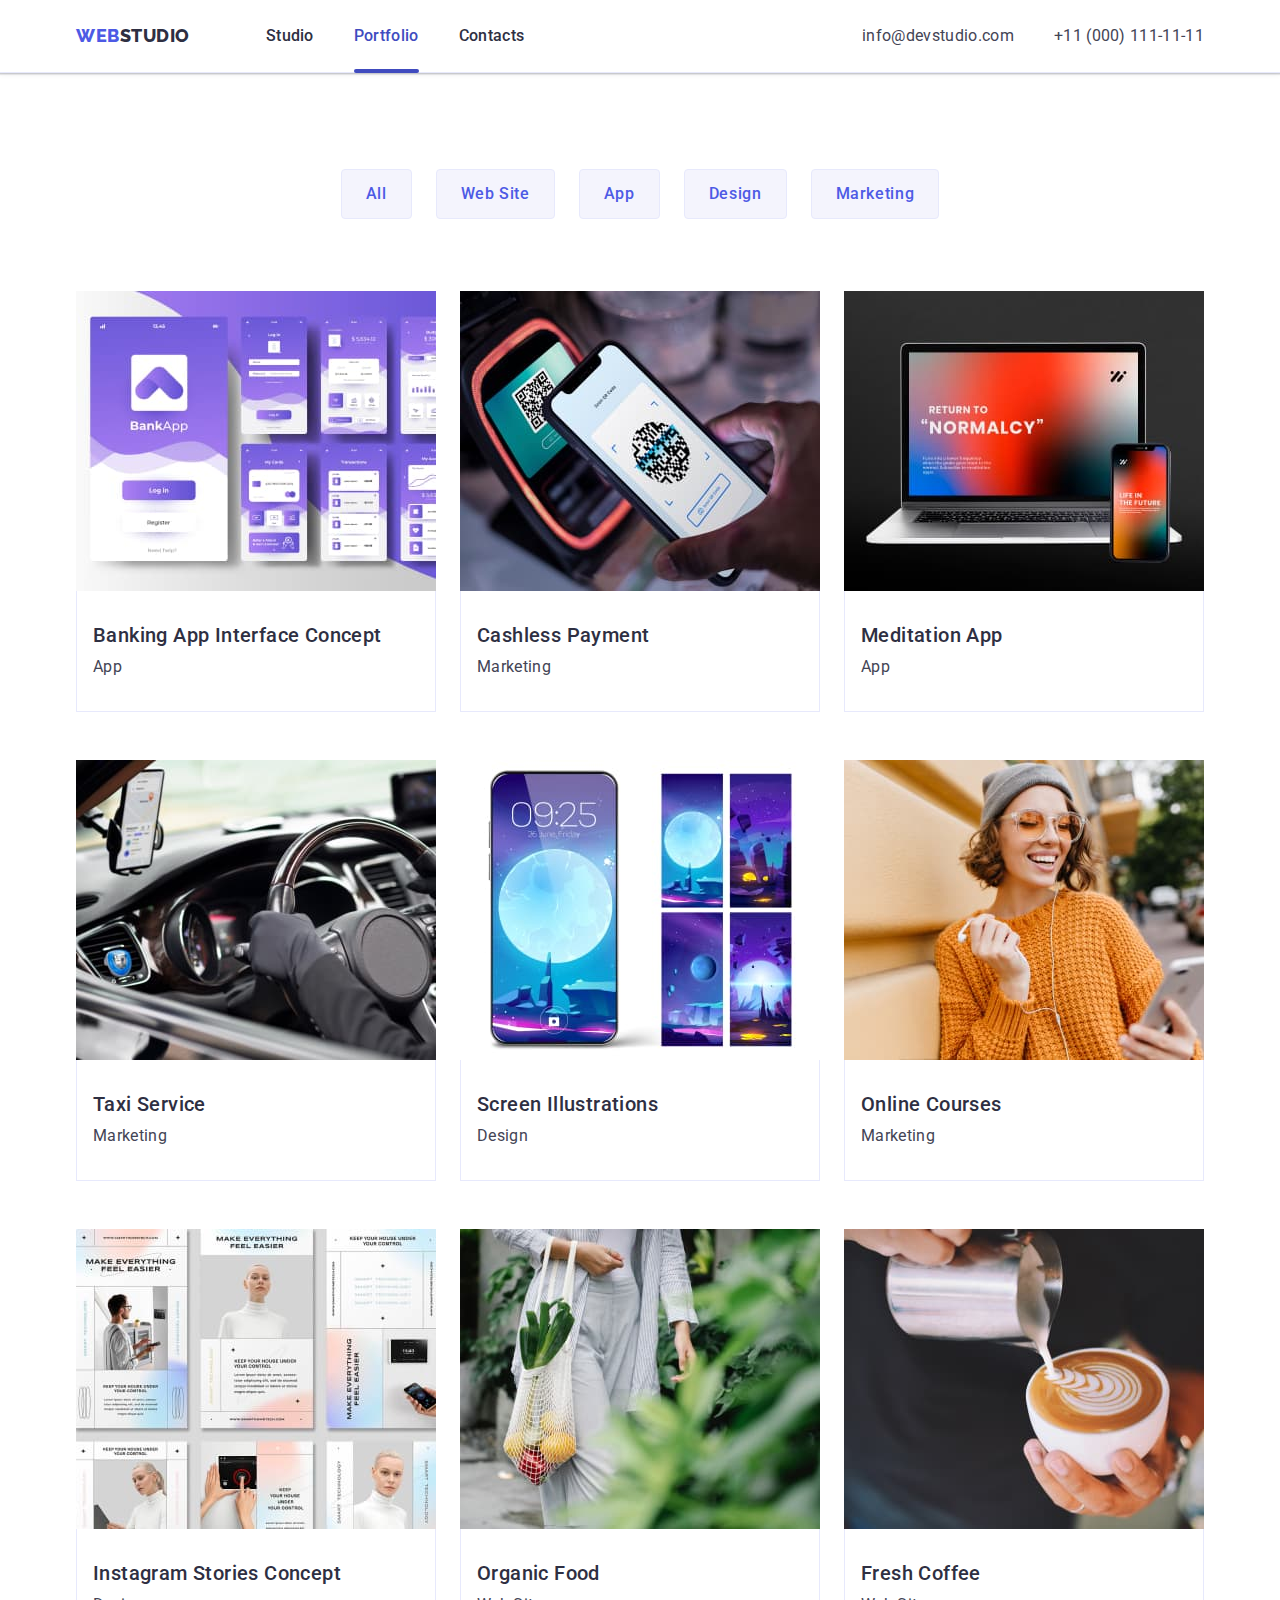
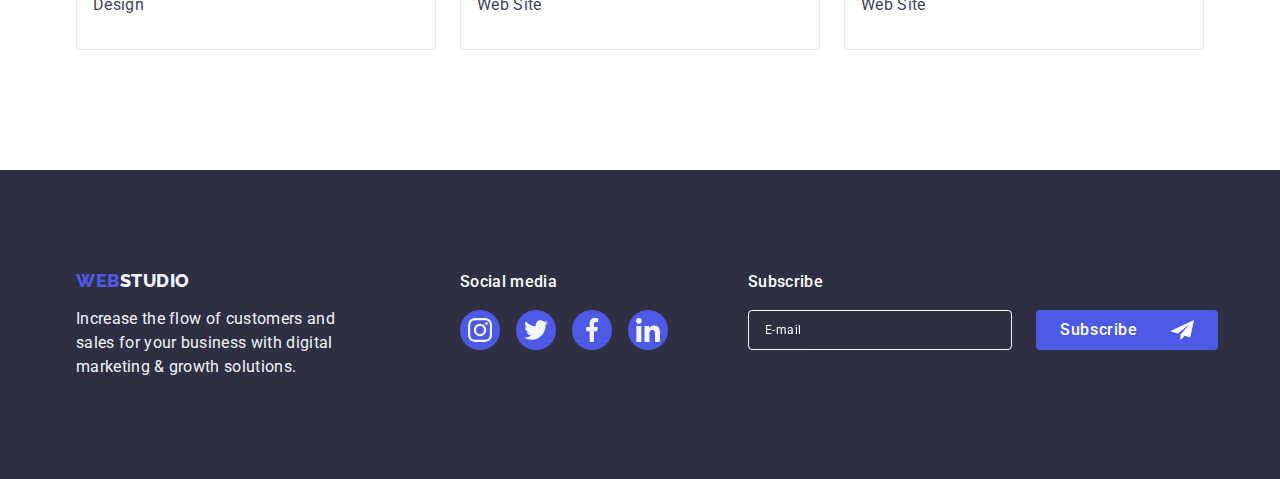
==== portfolio.html @ 40891e31 "Initial commit" ====
<!DOCTYPE html>
<html lang="en">
<head>
    <meta charset="UTF-8">
    <meta http-equiv="X-UA-Compatible" content="IE=edge">
    <meta name="viewport" content="width=device-width, initial-scale=1.0">
    <title>Portfolio</title>
    <link rel="preconnect" href="https://fonts.googleapis.com"/>
<link rel="preconnect" href="https://fonts.gstatic.com"/>
<link href="https://fonts.googleapis.com/css2?family=Raleway:wght@800&family=Roboto:wght@400;500;700&display=swap" rel="stylesheet"/>
<link rel="stylesheet" href="https://cdnjs.cloudflare.com/ajax/libs/modern-normalize/2.0.0/modern-normalize.min.css"/>
    <link rel="stylesheet" href="./css/styles.css"/>
</head>
<body>
    <header class="header">
        <div class="container header-container">
        <nav class="header-navigation">
            <a class="logo link" href="./index.html">Web<span class="logo-color">Studio</span></a>
        <ul class="list header-list">
            <li><a class="link header-item" href="./index.html">Studio</a></li>
            <li><a class="link header-item current" href="./portfolio.html">Portfolio</a></li>
            <li><a class="link header-item" href="">Contacts</a></li>
        </ul>
         </nav>
         <address class="header-address">
            <ul class="header-list-address list">
                <li><a class="header-link-address link" href="mailto:info@devstudio.com">info@devstudio.com</a></li>
                <li><a class="header-link-address link" href="tel:+110001111111">+11 (000) 111-11-11</a></li>
            </ul>
    </address>
        </div>
</header>
<main>
<section class="section">
    <div class="container">
<h1 hidden>Menu</h1>
    <ul class="section-list list">
        <li>
            <button class="section-btn" type="button">All</button>
        </li>
        <li>
            <button class="section-btn" type="button">Web Site</button>
        </li>
        <li>
            <button class="section-btn" type="button">App</button>
        </li>
        <li>
            <button class="section-btn" type="button">Design</button>
        </li>
        <li>
            <button class="section-btn" type="button">Marketing</button>
        </li>
    </ul>
    <ul class="cards-list list">
        <li class="cards-item">
            <a class="card-item link" href="">
                <div class="card-cover-wrap">
            <img src="./images/bankingapp.jpg" alt="Banking App" width="360">
                    <p class="card-cover-text">14 Stylish and User-Friendly App Design Concepts · Task Manager App · Calorie Tracker App · Exotic Fruit Ecommerce App · Cloud Storage App</p>
        </div>
            <div class="card-description">
            <h2 class="card-title">Banking App Interface Concept</h2>
            <p class="card-text">App</p>
            </div></a>
        </li>
        <li class="cards-item">
            <a class="card-item link" href="">
                <div class="card-cover-wrap">
                <img src="./images/payment.jpg" alt="Payment" width="360">
                <p class="card-cover-text">14 Stylish and User-Friendly App Design Concepts · Task Manager App · Calorie Tracker App · Exotic Fruit Ecommerce App · Cloud Storage App</p></div>
                <div class="card-description">
                <h2 class="card-title">Cashless Payment</h2>
                <p class="card-text">Marketing</p>
            </div>
            </a>
        </li>
        <li class="cards-item">
            <a class="card-item link" href="">
                <div class="card-cover-wrap">
                <img src="./images/meditationapp.jpg" alt="Meditation App" width="360">
                <p class="card-cover-text">14 Stylish and User-Friendly App Design Concepts · Task Manager App · Calorie Tracker App · Exotic Fruit Ecommerce App · Cloud Storage App</p></div>
                <div class="card-description">
                <h2 class="card-title">Meditation App</h2>
                <p class="card-text">App</p>
            </div>
            </a>
        </li>
        <li class="cards-item">
            <a class="card-item link" href="">
                <div class="card-cover-wrap">
                <img src="./images/taxiservice.jpg" alt="Taxi Service" width="360">
                <p class="card-cover-text">14 Stylish and User-Friendly App Design Concepts · Task Manager App · Calorie Tracker App · Exotic Fruit Ecommerce App · Cloud Storage App</p></div>
                <div class="card-description">
                <h2 class="card-title">Taxi Service</h2>
                <p class="card-text">Marketing</p>
                </div>
            </a>
        </li>
        <li class="cards-item">
            <a class="card-item link" href="">
                <div class="card-cover-wrap">
                <img src="./images/screenillustrations.jpg" alt="Screen illustrations" width="360">
                <p class="card-cover-text">14 Stylish and User-Friendly App Design Concepts · Task Manager App · Calorie Tracker App · Exotic Fruit Ecommerce App · Cloud Storage App</p></div>
                <div class="card-description">
                <h2 class="card-title">Screen Illustrations</h2>
                <p class="card-text">Design</p>
            </div>
            </a>
        </li>
        <li class="cards-item">
            <a class="card-item link" href="">
                <div class="card-cover-wrap">
                <img src="./images/onlinecourses.jpg" alt="Online courses" width="360">
                <p class="card-cover-text">14 Stylish and User-Friendly App Design Concepts · Task Manager App · Calorie Tracker App · Exotic Fruit Ecommerce App · Cloud Storage App</p></div>
                <div class="card-description">
                <h2 class="card-title">Online Courses</h2>
                <p class="card-text">Marketing</p>
            </div>
            </a>
        </li>
        <li class="cards-item">
            <a class="card-item link" href="">
                <div class="card-cover-wrap">
                <img src="./images/instagram.jpg" alt="Instagram Stories Concept" width="360">
                <p class="card-cover-text">14 Stylish and User-Friendly App Design Concepts · Task Manager App · Calorie Tracker App · Exotic Fruit Ecommerce App · Cloud Storage App</p></div>
                <div class="card-description">
                <h2 class="card-title">Instagram Stories Concept</h2>
                <p class="card-text">Design</p>
            </div>
            </a>
        </li>
        <li class="cards-item">
            <a class="card-item link" href="">
                <div class="card-cover-wrap">
                <img src="./images/organicfood.jpg" alt="Organic Food" width="360">
                <p class="card-cover-text">14 Stylish and User-Friendly App Design Concepts · Task Manager App · Calorie Tracker App · Exotic Fruit Ecommerce App · Cloud Storage App</p></div>
                <div class="card-description">
                <h2 class="card-title">Organic Food</h2>
                <p class="card-text">Web Site</p>
            </div>
            </a>
        </li>
        <li class="cards-item">
            <a class="card-item link" href="">
                <div class="card-cover-wrap">
                <img src="./images/coffee.jpg" alt="Fresh Coffee" width="360">
                <p class="card-cover-text">14 Stylish and User-Friendly App Design Concepts · Task Manager App · Calorie Tracker App · Exotic Fruit Ecommerce App · Cloud Storage App</p></div>
                <div class="card-description">
                <h2 class="card-title">Fresh Coffee</h2>
                <p class="card-text">Web Site</p>
            </div>
            </a>
        </li>
     </ul>
</div>
</section>
</main>
<footer class="footer">
    <div class="container footer-container">
        <div class="footer-composition">
    <a class="logo-footer logo link" href="./index.html">Web<span class="logo-color-footer">Studio</span></a>
    <p class="footer-text">Increase the flow of customers and sales for your business with digital marketing & growth solutions.</p>
</div>
    <div class="footer-soc">
    <p class="footer-soc-text">Social media</p>
    <ul class="footer-soc-list list">
        <li class="footer-soc-item">
            <a href="" class="footer-soc-link link"
            target="_blank"
            rel="noopener norefferrer">
            <svg class="footer-soc-icon" width="24" height="24">
                <use href="./images/icons.svg#icon-instagram">
                </use>
            </svg>
        </a>
        </li>
        <li class="footer-soc-item">
            <a href="" class="footer-soc-link link"
            target="_blank"
            rel="noopener norefferrer">
            <svg class="footer-soc-icon" width="24" height="24">
                <use href="./images/icons.svg#icon-twitter">
                </use>
            </svg>
            </a>
        </li>
        <li class="footer-soc-item">
            <a href="" class="footer-soc-link link"
            target="_blank"
            rel="noopener norefferrer">
            <svg class="footer-soc-icon" width="24" height="24">
                <use href="./images/icons.svg#icon-facebook">
                </use>
            </svg>
        </a>
        </li>
        <li class="footer-soc-item">
            <a href="" class="footer-soc-link link"
            target="_blank"
            rel="noopener norefferrer">
            <svg class="footer-soc-icon" width="24" height="24">
                <use href="./images/icons.svg#icon-linkedin">
                </use>
            </svg>
        </a>
        </li>
    </ul>
</div>
<div class="footer-form">
    <p class="footer-form-title">Subscribe</p>
    <form class="footer-flex">
        <label class="footer-label">
        <input type="email" class="footer-input" name="footer-email" id="footer-email" placeholder="E-mail">
    </label>
    <button type="submit" class="footer-form-btn">
       Subscribe
        <svg class="footer-btn-icon" width="24" height="24">
            <use href="./images/icons.svg#icon-Frame"></use>
        </svg>
    </button></form>
</div>
    </div>
</footer>
</body>
</html>
---- css/styles.css ----
body {
    font-family: 'Roboto', sans-serif;
    color: #434455;
    background-color: var(--first-background);
}
p, h1, h2, h3, h4, h5, h6 {
    margin: 0;
}
ul, ol {
    margin: 0;
    padding: 0;
}
img {
    display: block;
}
.container {
    width: 1158px;
    padding-left: 15px;
    padding-right: 15px;
    margin: 0 auto;
   
}
:root {
    --title-color: #2E2F42;
    --text-color: #434455;
    --first-background: #FFFFFF;
    --second-background: #2E2F42;
}
.list {
    list-style: none;
}
.link {
    text-decoration: none;
}
/* --------------header--------- */
.header {
border-bottom: 1px solid #E7E9FC;
box-shadow: 0px 2px 1px rgba(46, 47, 66, 0.08), 0px 1px 1px rgba(46, 47, 66, 0.16), 0px 1px 6px rgba(46, 47, 66, 0.08);
}

.logo {
    font-family: 'Raleway', sans-serif;
    font-weight: 800;
    font-size: 18px;
    line-height: 1.17;
    display: flex;
    align-items: center;
    letter-spacing: 0.03em;
    text-transform: uppercase;
    color: #4D5AE5;
    margin-right: 76px;
}
.logo-color{
    font-family: 'Raleway',sans-serif;
    font-weight: 800;
    font-size: 18px;
    line-height: 1.17;
    display: flex;
    align-items: center;
    letter-spacing: 0.03em;
    text-transform: uppercase;
    color: #2E2F42;
    
}

.header-container {
    display: flex;
    padding: 0 15px;
    
}
.header-navigation {
    display: flex;
    align-items: center;
}
.header-list {
    display: flex;
    align-items: center;
    gap: 40px;
}
.header-item {
    padding-top: 24px;
    font-weight: 500;
    font-size: 16px;
    line-height: 1.5;
    letter-spacing: 0.02em;
    color: var(--title-color);
    display: block;
    padding-bottom: 24px;
    position: relative;
    transition-property: color;
    transition: color 250ms cubic-bezier(0.4, 0, 0.2, 1);
     
}
.header-item::after {
    content: '';
    position: absolute;
    left: 0;
    bottom: -1px; 
    transform: scaleX(0);
    width: 100%;
    height: 4px;
    background-color: #404BBF;
    border-radius: 2px;
    transition-property: transform;
    transition: transform 250ms cubic-bezier(0.4, 0, 0.2, 1); 
}
.header-item:hover::after,
 .header-item:focus::after,
 .header-item.current::after {
    transform: scaleX(1);
 }

.header-item:hover,
 .header-item:focus,
 .header-item.current{
    color: #404BBF;

}

.header-address {
    font-style: normal;
    margin-left: auto;
}
.header-list-address {
    display: flex;
    align-items: center;
    gap: 40px;
    padding-top: 24px;
    padding-bottom: 24px;
}
.header-link-address {
    font-size: 16px;
    font-style: normal;
    line-height: 1.5;
    letter-spacing: 0.02em;
    color: var(--text-color);
    transition-property: color;
    transition: color 250ms cubic-bezier(0.4, 0, 0.2, 1);
}
.header-link-address:hover, 
.header-link-address:focus {
    color: #404BBF;
}

/* --------------section--------- */
.section {
    padding-top: 96px; padding-bottom: 120px;
}
.section-list {
    gap: 24px;
    display: flex;
    justify-content: center;
    margin-bottom: 72px;

}
.section-btn {
    font-family:inherit;
    font-weight: 500;
    font-size: 16px;
    line-height: 1.5;
    text-align: center;
    letter-spacing: 0.04em;
    color: #4D5AE5;
    background: #F4F4FD;
    border: 1px solid #E7E9FC;
    border-radius: 4px;
    cursor: pointer;
    padding: 12px 24px;
    transition: color 250ms cubic-bezier(0.4, 0, 0.2, 1), background-color 250ms cubic-bezier(0.4, 0, 0.2, 1), border-color 250ms cubic-bezier(0.4, 0, 0.2, 1), box-shadow 250ms cubic-bezier(0.4, 0, 0.2, 1);
   
}
.section-btn:hover {
    background-color: #4D5AE5;
    color: #FFFFFF;
    border: 1px solid transparent;
    box-shadow: 0px 3px 1px rgba(0, 0, 0, 0.1), 0px 2px 1px rgba(0, 0, 0, 0.08), 0px 2px 2px rgba(0, 0, 0, 0.12); 
}
.section-btn:focus{
    background-color: #404BBF;
    color: #FFFFFF;
    border: 1px solid transparent; 
    box-shadow: 0px 3px 1px rgba(0, 0, 0, 0.1), 0px 2px 1px rgba(0, 0, 0, 0.08), 0px 2px 2px rgba(0, 0, 0, 0.12); 
}

    /* --------------main--------- */
.main {
    background: var(--second-background);
    padding-top: 188px;
    padding-bottom: 188px;
    background-image:
        linear-gradient(rgba(46, 47, 66, 0.7), rgba(46, 47, 66, 0.7)), url(../images/img-name.jpg);
    max-width: 1440px;
    background-repeat: no-repeat;
    background-position: center;
    background-size: cover;
}

.main-title {
    font-size: 56px;
    line-height: 1.07;
    text-align: center;
    letter-spacing: 0.02em;
    color: #FFFFFF;
   max-width: 496px;
   height: 120px;
   margin-bottom: 48px;
   padding-left: 316px;
   padding-right: 316px;
   box-sizing: content-box;
}
.page-main-btn {
    font-family:inherit;
    font-weight: 500;
    font-size: 16px;
    line-height: 1.5;
    letter-spacing: 0.04em;
    color: #FFFFFF;
    background: #4D5AE5;
    box-shadow: 0px 4px 4px rgba(0, 0, 0, 0.15);
    border-radius: 4px;
    cursor: pointer;
    border: none;
    
}
.main-btn {
    min-width: 169px;
    height: 56px;
   margin-right: 479px;
    margin-left: 480px;
    display: block;
    transition-property: color;
    transition: background-color 250ms cubic-bezier(0.4, 0, 0.2, 1); 
    

}

.main-btn:hover, .main-btn:focus {
    background-color: #404BBF;
    
}

 /* --------------wraper--------- */
 .wrapper {
    padding: 120px 0;
 }
 .wraper-container {
    display: flex;
    justify-content: center;
    align-items: center;
    
 }
 .wraper-soc {
    display: flex;
    align-items: center;
    justify-content: center;
    height: 112px;
    background-color: #f4f4fd;
    border-radius: 4px;
    margin-bottom: 8px;
 }
 .wrapper-soc-list {
    display: flex;
    align-items: center;
    flex-wrap: wrap; 
    gap: 24px;
}

.wraper-soc-item {
    width: 264px;
    
}
.wraper-soc-link {
    width: 100%;
    height: 100%;
    display: flex;
    justify-content: center;
   align-items: center;
}

 .wrapper-menu {
  position: absolute;
  width: 1px;
  height: 1px;
  margin: -1px;
  border: 0;
  padding: 0;
  white-space: nowrap;
  clip-path: inset(100%);
  clip: rect(0 0 0 0);
  overflow: hidden;
}

.wrapper-list-title {
    font-weight: 500;
    font-size: 20px;
    line-height: 1.2;
    letter-spacing: 0.02em;
    color:var(--title-color);
    margin-bottom: 8px;
    
}
.wrapper-list-text {
    font-size: 16px;
    line-height: 1.5;
    letter-spacing: 0.02em;
    max-width: 264px;
    
}
/* ------------services----------- */
.services {
    padding-bottom: 120px;
}
.services-container {
    display: flex;
    flex-wrap: wrap;
    justify-content: center;
    
}
.services-title {
    font-size: 36px;
    line-height: 1.11;
    text-align: center;
    letter-spacing: 0.02em;
    text-transform: capitalize;
    color:var(--title-color);
    margin-bottom: 72px;
    min-width: 323px;
    
    
    
}
.services-list {
    
    display: flex;
    gap: 24px;
    
}

/* ------------team----------- */
.team {
    padding: 120px 0;
    background-color: #F4F4FD
}
.team-container {
    display: flex;
    flex-wrap: wrap;
    justify-content: center;
}
.team-soc-list {
    display: flex;
    justify-content: center;
    gap: 24px;
}
.team-soc-item {
    width: 40px;
    height: 40px;
}
.team-soc-link {
    width: 100%;
    height: 100%;
    background-color: #4D5AE5;
    border-radius: 50%;
    display: flex;
    align-items: center;
    justify-content: center;
    transition-property: color;
    transition: background-color 250ms cubic-bezier(0.4, 0, 0.2, 1);

}
.team-soc-link:hover {
    background-color: #404bbf;;
}
.team-soc-link:focus {
    background-color: #404bbf;;
}
.team-soc-icon {
    fill: #f4f4fd ;
}
.team-block {
    background-color: var(--first-background);
}
.team-list {
    display: flex;
    gap: 24px;
    
}
.team-title {
    font-size: 36px;
    line-height: 1.11;
    text-align: center;
    letter-spacing: 0.02em;
    text-transform: capitalize;
    color: var(--title-color);
    min-width: 162px;
    margin-bottom: 72px;
    
}
.team-description {
    padding: 32px 16px;

}
.team-block {
    width: calc(100%-72px)/4;
    border-radius: 0px 0px 4px 4px;
    box-shadow: 0px 1px 6px rgba(46, 47, 66, 0.08), 0px 1px 1px rgba(46, 47, 66, 0.16), 0px 2px 1px rgba(46, 47, 66, 0.08);
}
.team-item {
    font-weight: 500;
    font-size: 20px;
    line-height: 1.2;
    text-align: center;
    letter-spacing: 0.02em;
    color: var(--title-color);
    margin-bottom: 8px;
}
.team-item-text {
    font-size: 16px;
    line-height: 1.5;
    text-align: center;
    letter-spacing: 0.02em;
    margin-bottom: 8px;
}
.customers {
    padding: 120px 0;
}
.customers-container {
    display: flex;
    align-items: center;
    flex-wrap: wrap;
    justify-content: center;

}
.customers-title {
    font-size: 36px;
    line-height: 1.11;
    text-align: center;
    letter-spacing: 0.02em;
    text-transform: capitalize;
    color: var(--title-color);
    min-width: 183px;
    margin-bottom: 72px;
    
}
.customers-list {
    display: flex;
    gap: 24px;
}
.customers-item {
    width: calc(100% - 120px) / 6;
    height: 88px;
}
.customers-link {
    width: 100%;
    height: 100%;
    border: 1px solid #8E8F99;
    border-radius: 4px;
    display: flex;
    align-items: center;
    justify-content: center;
    fill: #8E8F99;
    color: #8e8f99; 
    transition-property: color, border;
    transition: color 250ms cubic-bezier(0.4, 0, 0.2, 1), border-color 250ms cubic-bezier(0.4, 0, 0.2, 1);
}
.customers-soc-icon {
    width: 164px;
    height: 88px;
    padding: 16px 32px;
    fill: currentColor;
}
.customers-link:hover, .customers-link:focus {
    border-color: #404BBF;
    color: #404bbf; 
}



.cards-list {
    display: flex;
    flex-wrap: wrap;
    column-gap: 24px;
    row-gap: 48px;
    
}
.cards-item {
    background-color: var(--first-background);
     width: calc((100% - 48px) / 3);
     
}
.card-item:hover .card-cover-text {
    transform: translateY(0);
}
.card-item:focus .card-cover-text {
    transform: translateY(0);
}
.card-cover-text {
position: absolute;
top: 0;
font-size: 16px;
line-height: 1.5;
letter-spacing: 0.02em;
padding: 40px 32px;
color: #F4F4FD;
background-color:  #4D5AE5;;
height: 100%;
transform: translateY(100%);
transition: transform 250ms cubic-bezier(0.4, 0, 0.2, 1);
}
.card-cover-wrap {
position: relative;
overflow: hidden;
}
.card-title {
    font-weight: 500;
    font-size: 20px;
    line-height: 1.2;
    letter-spacing: 0.02em;
    color:var(--title-color);
    margin-bottom: 8px;
    
}
.card-item {
    display: block;
    transition-property: box-shadow;
    transition: box-shadow 250ms cubic-bezier(0.4, 0, 0.2, 1);
}
.card-item:hover, .card-item:focus {
    box-shadow: 0px 1px 6px rgba(46, 47, 66, 0.08), 0px 1px 1px rgba(46, 47, 66, 0.16), 0px 2px 1px rgba(46, 47, 66, 0.08);
}

.card-text {
    font-size: 16px;
    line-height: 1.5;
    letter-spacing: 0.02em;
    color:var(--text-color);
}
.card-description {
    padding: 32px 16px;
    border: 1px solid #E7E9FC;
    border-top: none;
}
/* ------------footer----------- */
.footer {
    background: var(--second-background);
    padding-top: 100px;
    padding-bottom: 100px;
}
.footer-container {
   display: flex;
   align-items: baseline;
}

.footer-text {
    font-size: 16px;
    line-height: 1.5;
    letter-spacing: 0.02em;
    color: #F4F4FD;
    min-width: 264px;
    display: block;
}
.logo-footer {
    margin-bottom: 16px;
    display: inline-block;
}
.logo-color-footer{
    color: #F4F4FD;
}
.footer-soc-text {
    font-weight: 500;
    font-size: 16px;
    line-height: 1.5;
    letter-spacing: 0.02em;
    color: var(--first-background);
    margin-bottom: 16px;
}
.footer-soc-list {
    display: flex;
    justify-content: center;
    gap: 16px;
}

.footer-soc-item {
    width: 40px;
    height: 40px;
}
.footer-soc-link {
    width: 100%;
    height: 100%;
    background-color: #4D5AE5;
    border-radius: 50%;
    display: flex;
    justify-content: center;
    align-items: center;
    transition: background-color 250ms cubic-bezier(0.4, 0, 0.2, 1);
}

.footer-soc-icon {
    fill: #f4f4fd ;
    transition-property: color;
    transition: background-color 250ms cubic-bezier(0.4, 0, 0.2, 1);
}
.footer-soc-link:hover {
    background-color: #31d0aa;

}
.footer-soc-link:focus {
    background-color: #31d0aa;
}
.footer-composition {
    margin-right: 120px;
}
.footer-form {
    margin-left: 80px;
}
.footer-flex {
    display: flex;
    gap: 24px;
    
}
.footer-form-title {
    font-weight: 500;
    font-size: 16px;
    line-height: 1.5;
    letter-spacing: 0.02em;
    color: var(--first-background);
    margin-bottom: 16px;
}
.footer-input {
    outline: transparent;
    width: 264px;
    height: 40px;
    border: 1px solid #FFFFFF;
    border-radius: 4px;
    background-color: transparent;
    color: #FFFFFF;
    font-size: 12px;
    line-height: 1.5;
    letter-spacing: 0.04em;
    padding-left: 16px; 
    filter: drop-shadow(0px 4px 4px rgba(0, 0, 0, 0.15))

}
.footer-input::placeholder {
    font-weight: 400;
    font-size: 12px;
    line-height: 2.0;
    color: #FFFFFF;
    position: absolute;
    top: 50%;
    transform: translateY(-50%);
    left: 16px;
}
.footer-form-btn {
    font-weight: 500;
    font-size: 16px;
    line-height: 1.5;
    display: flex;
    align-items: center;
    text-align: center;
    letter-spacing: 0.04em;
    color: #FFFFFF;
    background-color: #4D5AE5;
    border-radius: 4px;
    padding: 8px 24px;
    gap: 16px;
    border: none;
    transition-property: background-color;
    transition: background-color 250ms cubic-bezier(0.4, 0, 0.2, 1);
    min-width: 165px;
    justify-content: center;
    cursor: pointer;
}
.footer-form-btn:focus, .footer-form-btn:hover {
    background-color: #404BBF;;
}
.footer-btn-icon {
    fill: #FFFFFF;
    margin-left: 16px
}

.backdrop {
    position: fixed;
    width: 100%;
    height: 100%;
    background-color: rgba(46, 47, 66, 0.4);
    top: 0;
    transition: opacity 250ms cubic-bezier(0.4, 0, 0.2, 1),visibility 250ms cubic-bezier(0.4, 0, 0.2, 1);
    
}
.backdrop.is-hidden .modal {
    transform: translate(-50%, -50%) scale(0);
}
.modal {
    position: absolute;
    top: 50%;
    left: 50%;
    transform: translate(-50%, -50%) scale(1);
    transition: transform 250ms cubic-bezier(0.4, 0, 0.2, 1); 
    width: 408px;
    min-height: 584px;
    background-color: #FCFCFC;
    border-radius: 4px;
    box-shadow: 0px 1px 1px rgba(0, 0, 0, 0.14), 0px 1px 3px rgba(0, 0, 0, 0.12), 0px 2px 1px rgba(0, 0, 0, 0.2);
    padding: 72px 24px 24px 24px;
    
}

.modal-close {
    width: 24px;
    height: 24px;
    border-radius: 50%;
    background-color: #E7E9FC;
    border: 1px solid rgba(0, 0, 0, 0.1);
    display: block;
    margin-left: auto;
    color: #2E2F42;
    position: absolute; 
    top: 24px;
    right: 24px;
    padding: 0;
    cursor: pointer;
    transition: background-color 250ms cubic-bezier(0.4, 0, 0.2, 1), border 250ms cubic-bezier(0.4, 0, 0.2, 1); 
    display: flex;
    align-items: center;
    justify-content: center;
}
.modal-close:hover, .modal-close:focus {
    background-color: #404bbf;
    border: none;
}
.modal-close:hover .modal-icon,
 .modal-close:focus .modal-icon {
    fill: #ffffff;
}
.modal-icon {
    fill: #2E2F42;
    transition: fill 250ms cubic-bezier(0.4, 0, 0.2, 1);
}

.is-hidden {
    visibility: hidden;
    opacity: 0;
    pointer-events: none;
}

.modal-title {
    font-weight: 500;
    font-size: 16px;
    line-height: 1.5;
    text-align: center;
    letter-spacing: 0.02em;
    color: #2E2F42;
    margin-bottom: 16px;
}
.visually-hidden {
    position: absolute;
    width: 1px;
    height: 1px;
    margin: -1px;
    border: 0;
    padding: 0;
    white-space: nowrap;
    clip-path: inset(100%);
    clip: rect(0 0 0 0);
    overflow: hidden;
  }

.modal-input {
    width: 100%;
    height: 40px;
    border: 1px solid #2E2F4266;
    border-radius: 4px;
    outline: transparent;
    padding-left: 38px;
    background-color: transparent;
    transition: border-color 250ms cubic-bezier(0.4, 0, 0.2, 1);
}
.modal-input:focus {
    border-color: #4D5AE5;
}
.modal-input:focus + .form-icon {
    fill:#4D5AE5;
}
.input-label {
    font-style: normal;
    font-weight: 400;
    font-size: 12px;
    line-height: 1.17;
    letter-spacing: 0.04em;
    color: #8E8F99;
    display: block;
    margin-bottom: 4px;
}
.modal-text {
    width: 100%;
    border: 1px solid #2E2F4266;;
    border-radius: 4px;
    height: 120px;
    resize: none;
    outline: transparent;
    position: relative;
    padding-left: 4px;
    font-size: 12px;
    line-height: 1.17;
    letter-spacing: 0.04em;
    color: rgba(46, 47, 66, 0.4);
    background-color: transparent;
    padding: 8px 16px;
    transition: border-color 250ms cubic-bezier(0.4, 0, 0.2, 1); 
}
.input-wrap {
    position: relative;
    margin-top: 4px;
}
.form-icon {
    position: absolute;
    top: 50%;
    left: 16px;
    transform: translateY(-50%);
    transition: fill 250ms cubic-bezier(0.4, 0, 0.2, 1);
}
.modal-field {
    margin-bottom: 8px;
}


.modal-text::placeholder {
    font-weight: 400;
    font-size: 12px;
    line-height: 1.17;
    letter-spacing: 0.04em;
    color: rgba(46, 47, 66, 0.4);
    position: absolute;
    top: 8px;
    left: 16px;
}
.modal-text:focus {
    border-color: #4D5AE5;
}
.modal-btn {
    background: #4D5AE5;
    box-shadow: 0px 4px 4px rgba(0, 0, 0, 0.15);
    border-radius: 4px;
    border: none;
    font-style: normal;
    font-weight: 500;
    font-size: 16px;
    line-height: 1.5;
    letter-spacing: 0.04em;
    color: #FFFFFF;
    min-width: 169px;
    height: 56px;
    transition-property: background-color;
    transition: background-color 250ms cubic-bezier(0.4, 0, 0.2, 1);
    cursor: pointer;
   display: block;
   margin: auto;
    


    
}
.modal-btn:focus, .modal-btn:hover {
    background-color:#404BBF;;
}
.modal-coment {
    margin-bottom: 16px;
}
.check-span {
    width: 16px;
    height: 16px;
    border: 1px solid rgba(46, 47, 66, 0.4);
    border-radius: 2px;
    display: inline-flex;
    justify-content: center;
    align-items: center;
    fill: transparent;
    transition: background-color 250ms cubic-bezier(0.4, 0, 0.2, 1), border 250ms cubic-bezier(0.4, 0, 0.2, 1), fill 250ms cubic-bezier(0.4, 0, 0.2, 1);
   
}
.check-label a {
    color: #4D5AE5;
}
.check-label {
    display: block;
    align-items: center;
    font-weight: 400;
    font-size: 12px;
    line-height: 1.17;
    letter-spacing: 0.04em;
    color: #8E8F99;
    gap: 8px;
}
.modal-chbox:checked + .check-label> .check-span {
    background-color: #404BBF;
    fill: #F4F4FD;
    border: none;
    
}
.checkbox {
    margin-bottom: 24px;
}
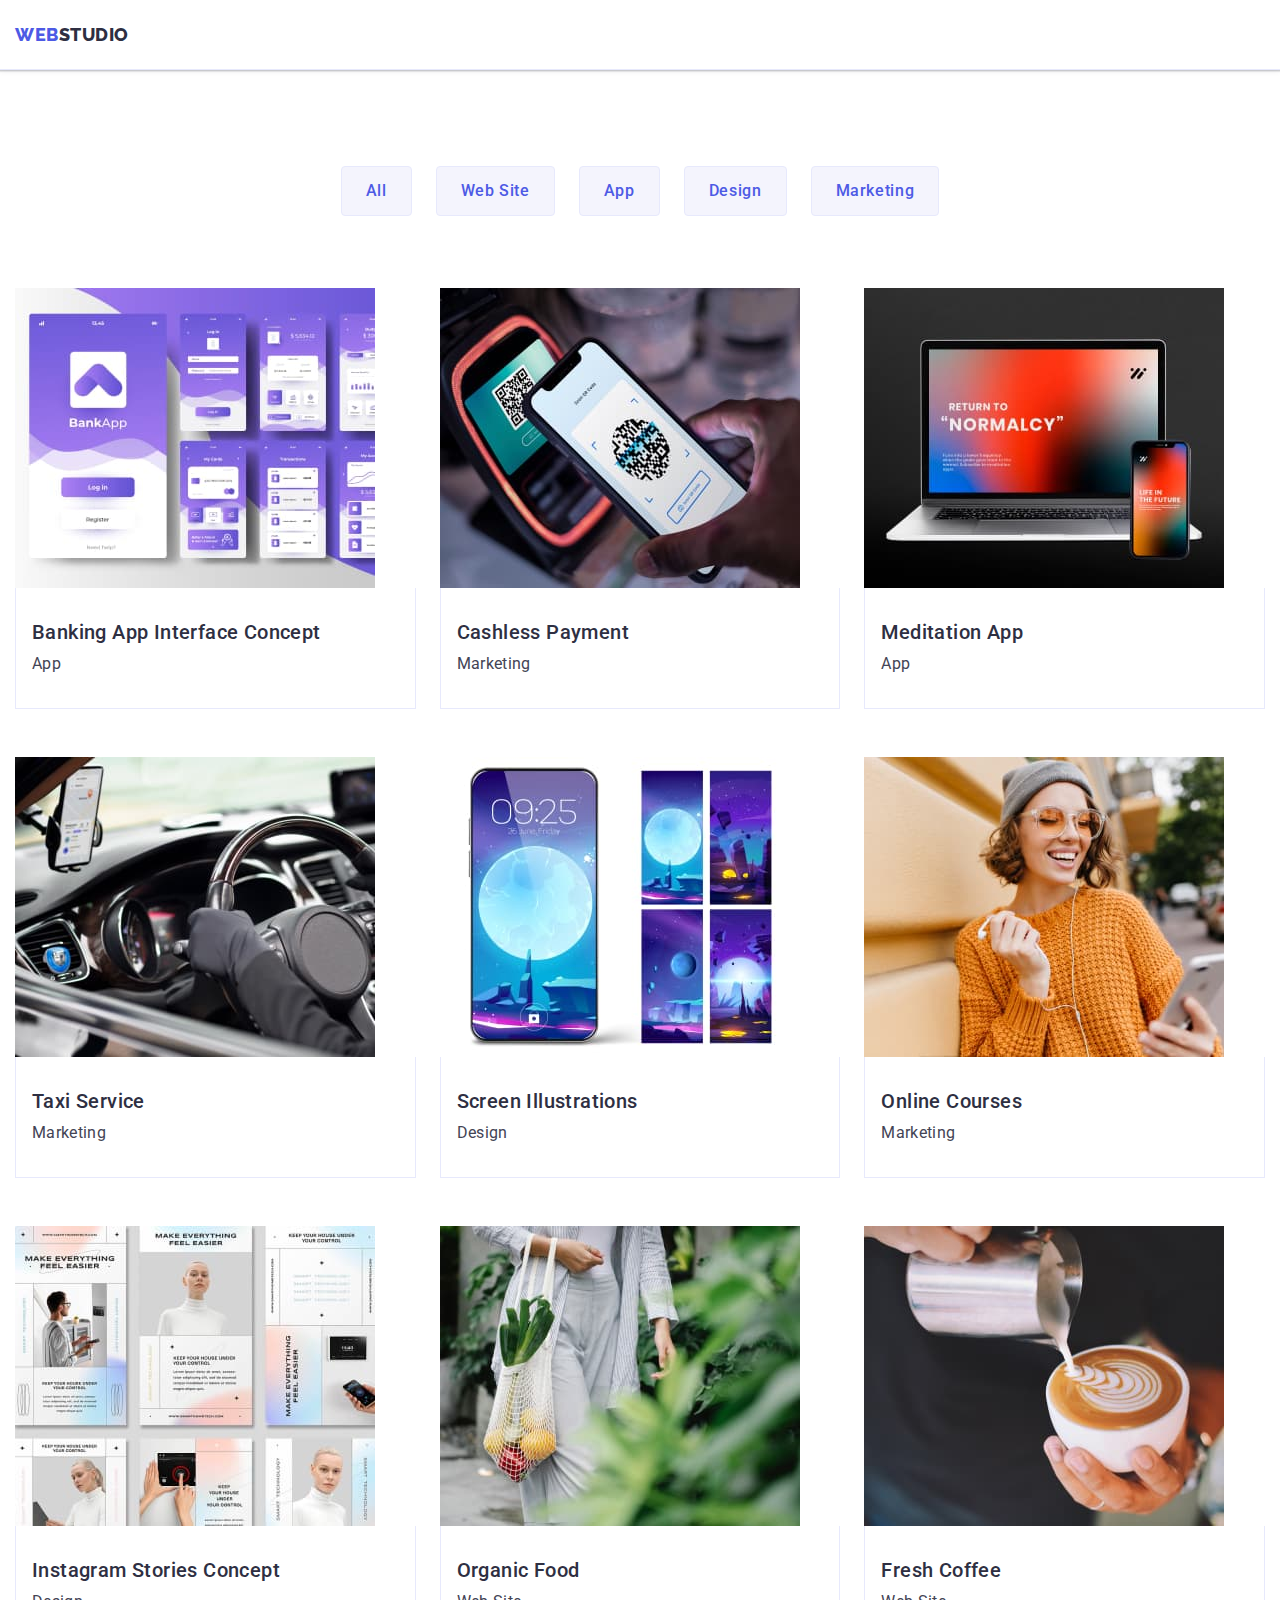
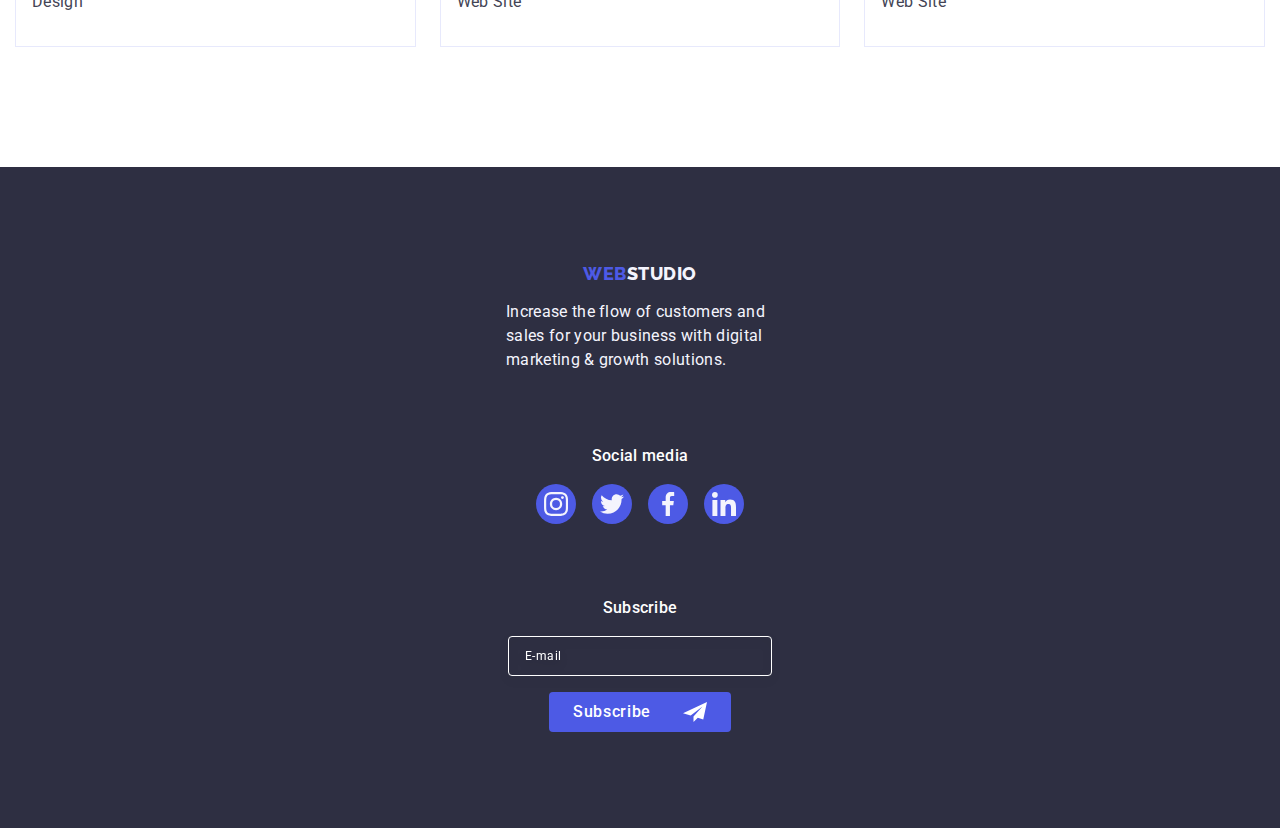
==== commit a8c5bf1b: "document" ====
--- a/portfolio.html
+++ b/portfolio.html
@@ -10,6 +10,7 @@
 <link href="https://fonts.googleapis.com/css2?family=Raleway:wght@800&family=Roboto:wght@400;500;700&display=swap" rel="stylesheet"/>
 <link rel="stylesheet" href="https://cdnjs.cloudflare.com/ajax/libs/modern-normalize/2.0.0/modern-normalize.min.css"/>
     <link rel="stylesheet" href="./css/styles.css"/>
+    <meta name="viewport" content="width=device-width, initial-scale=1.0" />
 </head>
 <body>
     <header class="header">
--- a/css/styles.css
+++ b/css/styles.css
@@ -12,9 +12,12 @@
 }
 img {
     display: block;
+    height: auto;
+    max-width: 100%;
+
 }
 .container {
-    width: 1158px;
+    width: 100%;
     padding-left: 15px;
     padding-right: 15px;
     margin: 0 auto;
@@ -32,11 +35,135 @@
 .link {
     text-decoration: none;
 }
+.no-scroll {
+    overflow: hidden;
+}
 /* --------------header--------- */
 .header {
 border-bottom: 1px solid #E7E9FC;
 box-shadow: 0px 2px 1px rgba(46, 47, 66, 0.08), 0px 1px 1px rgba(46, 47, 66, 0.16), 0px 1px 6px rgba(46, 47, 66, 0.08);
-}
+ 
+}
+.header-container {
+    display: flex;
+    justify-content: space-between;
+    align-items: center;
+}
+.header-navigation {
+    width: 115px;
+    padding-top: 24px;
+    padding-bottom: 24px;
+    
+}
+.mob-menu {
+    position: fixed;
+    top: 0;
+    z-index: 100;
+    width: 100vw;
+    height: 100vh;
+    background-color: #FFFFFF;
+    padding: 24px 24px 40px 40px;
+    display: flex;
+    flex-direction: column;
+    justify-content: space-between;
+}
+.menu-close-btn {
+    width: 24px;
+    height: 24px;
+    border-radius: 50%;
+    background-color: transparent;
+    border: 1px solid rgba(0, 0, 0, 0.1);
+    display: block;
+    margin-left: auto;
+    color: #2E2F42;
+    position: absolute; 
+    top: 24px;
+    right: 24px;
+    padding: 0;
+    cursor: pointer;
+    transition: background-color 250ms cubic-bezier(0.4, 0, 0.2, 1), border 250ms cubic-bezier(0.4, 0, 0.2, 1); 
+    display: flex;
+    align-items: center;
+    justify-content: center;
+    
+}
+ .menu-close:focus {
+    background-color: #404bbf;
+    border: none;
+}
+ .menu-close:focus .menu-icon {
+    fill: #ffffff;
+}
+.menu-icon{
+    fill: #2E2F42;
+    transition: fill 250ms cubic-bezier(0.4, 0, 0.2, 1);
+}
+.menu-list {
+    display: flex;
+    flex-direction: column;
+    gap: 40px;
+    margin-top: 56px;
+}
+.menu-item {
+    font-weight: 700;
+    font-size: 36px;
+    line-height: 1.11;
+    letter-spacing: 0.02em;
+    text-transform: capitalize;
+    color: #2E2F42;
+    transition: color 250ms cubic-bezier(0.4, 0, 0.2, 1);
+}
+.menu-item:focus {
+    color: #404BBF;
+}
+.menu-list-address {
+    margin-bottom: 48px;
+}
+.menu-link-address-tel {
+    font-weight: 700;
+    font-size: 36px;
+    line-height: 1.11;
+    letter-spacing: 0.02em;
+    text-transform: capitalize;
+    color: #4D5AE5;
+    margin-bottom: 40px;
+    display: block;
+}
+.menu-link-address {
+    font-family: 'Roboto';
+    font-style: normal;
+    font-weight: 500;
+    font-size: 20px;
+    line-height: 1.2;
+    letter-spacing: 0.02em;
+    color: #434455;
+    
+}
+
+.menu-soc-list {
+    display: flex;
+    justify-content: space-between;
+    
+}
+.menu-soc-item {
+    width: 40px;
+    height: 40px;
+    border-radius: 50%;
+}
+.menu-soc-link {
+    width: 100%;
+    height: 100%;
+    background-color: #4D5AE5;
+    border-radius: 50%;
+    display: flex;
+    justify-content: center;
+    align-items: center;
+   
+}
+.menu-soc-icon {
+     fill: #f4f4fd ;
+}
+
 
 .logo {
     font-family: 'Raleway', sans-serif;
@@ -62,85 +189,21 @@
     color: #2E2F42;
     
 }
-
-.header-container {
-    display: flex;
-    padding: 0 15px;
-    
-}
-.header-navigation {
-    display: flex;
-    align-items: center;
+.burger-menu-btn {
+    stroke: #2E2F42;
+    background: transparent;
+    border: none;
+    padding: 0;
+    height: 22px;
+    
 }
 .header-list {
-    display: flex;
-    align-items: center;
-    gap: 40px;
-}
-.header-item {
-    padding-top: 24px;
-    font-weight: 500;
-    font-size: 16px;
-    line-height: 1.5;
-    letter-spacing: 0.02em;
-    color: var(--title-color);
-    display: block;
-    padding-bottom: 24px;
-    position: relative;
-    transition-property: color;
-    transition: color 250ms cubic-bezier(0.4, 0, 0.2, 1);
-     
-}
-.header-item::after {
-    content: '';
-    position: absolute;
-    left: 0;
-    bottom: -1px; 
-    transform: scaleX(0);
-    width: 100%;
-    height: 4px;
-    background-color: #404BBF;
-    border-radius: 2px;
-    transition-property: transform;
-    transition: transform 250ms cubic-bezier(0.4, 0, 0.2, 1); 
-}
-.header-item:hover::after,
- .header-item:focus::after,
- .header-item.current::after {
-    transform: scaleX(1);
- }
-
-.header-item:hover,
- .header-item:focus,
- .header-item.current{
-    color: #404BBF;
-
-}
-
-.header-address {
-    font-style: normal;
-    margin-left: auto;
+    display: none;
 }
 .header-list-address {
-    display: flex;
-    align-items: center;
-    gap: 40px;
-    padding-top: 24px;
-    padding-bottom: 24px;
-}
-.header-link-address {
-    font-size: 16px;
-    font-style: normal;
-    line-height: 1.5;
-    letter-spacing: 0.02em;
-    color: var(--text-color);
-    transition-property: color;
-    transition: color 250ms cubic-bezier(0.4, 0, 0.2, 1);
-}
-.header-link-address:hover, 
-.header-link-address:focus {
-    color: #404BBF;
-}
+    display: none;
+}
+
 
 /* --------------section--------- */
 .section {
@@ -185,27 +248,33 @@
     /* --------------main--------- */
 .main {
     background: var(--second-background);
-    padding-top: 188px;
-    padding-bottom: 188px;
+    padding-top: 112px;
+    padding-bottom: 112px;
     background-image:
-        linear-gradient(rgba(46, 47, 66, 0.7), rgba(46, 47, 66, 0.7)), url(../images/img-name.jpg);
-    max-width: 1440px;
+        linear-gradient(rgba(46, 47, 66, 0.7), rgba(46, 47, 66, 0.7)), url(../images/hero-bg-mob.jpg);
     background-repeat: no-repeat;
     background-position: center;
     background-size: cover;
-}
+    width: 100%;
+}
+@media (min-device-pixel-ratio: 2),
+  (min-resolution: 192dpi),
+  (min-resolution: 2dppx) {
+    .main {
+        background-image:
+        linear-gradient(rgba(46, 47, 66, 0.7), rgba(46, 47, 66, 0.7)), url(../images/hero-bg-mob-2x.jpg);
+    }
+  }
 
 .main-title {
-    font-size: 56px;
-    line-height: 1.07;
+    font-size: 36px;
+    line-height: 1.11;
     text-align: center;
     letter-spacing: 0.02em;
     color: #FFFFFF;
-   max-width: 496px;
-   height: 120px;
-   margin-bottom: 48px;
-   padding-left: 316px;
-   padding-right: 316px;
+   max-width: 320px;
+   height: 80px;
+   margin: auto;
    box-sizing: content-box;
 }
 .page-main-btn {
@@ -225,11 +294,11 @@
 .main-btn {
     min-width: 169px;
     height: 56px;
-   margin-right: 479px;
-    margin-left: 480px;
+    margin: 72px auto 0; 
     display: block;
     transition-property: color;
     transition: background-color 250ms cubic-bezier(0.4, 0, 0.2, 1); 
+
     
 
 }
@@ -241,32 +310,29 @@
 
  /* --------------wraper--------- */
  .wrapper {
-    padding: 120px 0;
+    padding: 96px 15px;
  }
  .wraper-container {
     display: flex;
     justify-content: center;
     align-items: center;
     
+    
  }
  .wraper-soc {
-    display: flex;
-    align-items: center;
-    justify-content: center;
-    height: 112px;
-    background-color: #f4f4fd;
-    border-radius: 4px;
-    margin-bottom: 8px;
+    display: none;
+    
  }
  .wrapper-soc-list {
     display: flex;
     align-items: center;
+    justify-content: center;
     flex-wrap: wrap; 
     gap: 24px;
 }
 
 .wraper-soc-item {
-    width: 264px;
+    width: 100%;
     
 }
 .wraper-soc-link {
@@ -291,22 +357,28 @@
 }
 
 .wrapper-list-title {
-    font-weight: 500;
-    font-size: 20px;
-    line-height: 1.2;
+    font-weight: 700;
+    font-size: 36px;
+    line-height: 1.11;
     letter-spacing: 0.02em;
     color:var(--title-color);
     margin-bottom: 8px;
+    text-align: center;
     
 }
 .wrapper-list-text {
     font-size: 16px;
     line-height: 1.5;
     letter-spacing: 0.02em;
-    max-width: 264px;
-    
-}
-/* ------------services----------- */
+    max-width: 396px;
+    margin-bottom: 72px;
+    
+    
+}
+.wrapper-list-text:last-child {
+    margin-bottom: 0;
+}
+/* ------------services---------- */
 .services {
     padding-bottom: 120px;
 }
@@ -314,7 +386,6 @@
     display: flex;
     flex-wrap: wrap;
     justify-content: center;
-    
 }
 .services-title {
     font-size: 36px;
@@ -324,30 +395,25 @@
     text-transform: capitalize;
     color:var(--title-color);
     margin-bottom: 72px;
-    min-width: 323px;
-    
-    
-    
+    min-width: 323px; 
 }
 .services-list {
-    
     display: flex;
     gap: 24px;
-    
 }
 
 /* ------------team----------- */
 .team {
-    padding: 120px 0;
+    padding: 96px 82px;
     background-color: #F4F4FD
 }
 .team-container {
-    display: flex;
+    display: flex; 
     flex-wrap: wrap;
     justify-content: center;
 }
 .team-soc-list {
-    display: flex;
+    display: flex; 
     justify-content: center;
     gap: 24px;
 }
@@ -379,11 +445,7 @@
 .team-block {
     background-color: var(--first-background);
 }
-.team-list {
-    display: flex;
-    gap: 24px;
-    
-}
+
 .team-title {
     font-size: 36px;
     line-height: 1.11;
@@ -400,9 +462,13 @@
 
 }
 .team-block {
-    width: calc(100%-72px)/4;
+    width: 100%;
     border-radius: 0px 0px 4px 4px;
     box-shadow: 0px 1px 6px rgba(46, 47, 66, 0.08), 0px 1px 1px rgba(46, 47, 66, 0.16), 0px 2px 1px rgba(46, 47, 66, 0.08);
+    margin-bottom: 72px;
+}
+.team-block:last-child {
+    margin-bottom: 0;
 }
 .team-item {
     font-weight: 500;
@@ -420,16 +486,13 @@
     letter-spacing: 0.02em;
     margin-bottom: 8px;
 }
+/*        customers     */
+
 .customers {
-    padding: 120px 0;
-}
-.customers-container {
-    display: flex;
-    align-items: center;
-    flex-wrap: wrap;
-    justify-content: center;
-
-}
+    padding: 96px 15px;
+    
+}
+
 .customers-title {
     font-size: 36px;
     line-height: 1.11;
@@ -442,16 +505,18 @@
     
 }
 .customers-list {
-    display: flex;
-    gap: 24px;
+    display: flex; 
+    flex-wrap: wrap;  
+    row-gap: 72px; 
+    column-gap: 16px;
 }
 .customers-item {
-    width: calc(100% - 120px) / 6;
-    height: 88px;
-}
+   width: calc((100% - 16px) / 2);
+}
+
 .customers-link {
     width: 100%;
-    height: 100%;
+    height: 100%; 
     border: 1px solid #8E8F99;
     border-radius: 4px;
     display: flex;
@@ -461,12 +526,11 @@
     color: #8e8f99; 
     transition-property: color, border;
     transition: color 250ms cubic-bezier(0.4, 0, 0.2, 1), border-color 250ms cubic-bezier(0.4, 0, 0.2, 1);
+    padding: 16px 40px;
 }
 .customers-soc-icon {
-    width: 164px;
-    height: 88px;
-    padding: 16px 32px;
     fill: currentColor;
+    
 }
 .customers-link:hover, .customers-link:focus {
     border-color: #404BBF;
@@ -542,12 +606,7 @@
 /* ------------footer----------- */
 .footer {
     background: var(--second-background);
-    padding-top: 100px;
-    padding-bottom: 100px;
-}
-.footer-container {
-   display: flex;
-   align-items: baseline;
+    padding: 96px 0;
 }
 
 .footer-text {
@@ -561,10 +620,17 @@
 .logo-footer {
     margin-bottom: 16px;
     display: inline-block;
+    margin-right: 0;
+    
 }
 .logo-color-footer{
     color: #F4F4FD;
 }
+.footer-soc {
+    display: flex;
+    flex-direction: column;
+    align-items: center;
+}
 .footer-soc-text {
     font-weight: 500;
     font-size: 16px;
@@ -572,11 +638,14 @@
     letter-spacing: 0.02em;
     color: var(--first-background);
     margin-bottom: 16px;
-}
+    
+}
+
 .footer-soc-list {
     display: flex;
     justify-content: center;
     gap: 16px;
+    margin-bottom: 72px;
 }
 
 .footer-soc-item {
@@ -607,14 +676,21 @@
     background-color: #31d0aa;
 }
 .footer-composition {
-    margin-right: 120px;
+    margin-bottom: 72px;
+    display: flex;
+    flex-direction: column;
+    align-items: center;
+    justify-content: center;
 }
 .footer-form {
-    margin-left: 80px;
-}
-.footer-flex {
-    display: flex;
-    gap: 24px;
+    display: flex;
+    flex-direction: column;
+    justify-content: center;
+    align-items: center;
+    
+}
+.footer-text {
+   max-width: 268px;
     
 }
 .footer-form-title {
@@ -625,9 +701,10 @@
     color: var(--first-background);
     margin-bottom: 16px;
 }
+
 .footer-input {
     outline: transparent;
-    width: 264px;
+    width: 264px; 
     height: 40px;
     border: 1px solid #FFFFFF;
     border-radius: 4px;
@@ -636,8 +713,9 @@
     font-size: 12px;
     line-height: 1.5;
     letter-spacing: 0.04em;
-    padding-left: 16px; 
-    filter: drop-shadow(0px 4px 4px rgba(0, 0, 0, 0.15))
+    /* padding-left: 16px;  */
+    filter: drop-shadow(0px 4px 4px rgba(0, 0, 0, 0.15));
+    margin-bottom: 16px;
 
 }
 .footer-input::placeholder {
@@ -669,6 +747,7 @@
     min-width: 165px;
     justify-content: center;
     cursor: pointer;
+    margin: auto;
 }
 .footer-form-btn:focus, .footer-form-btn:hover {
     background-color: #404BBF;;
@@ -696,7 +775,7 @@
     left: 50%;
     transform: translate(-50%, -50%) scale(1);
     transition: transform 250ms cubic-bezier(0.4, 0, 0.2, 1); 
-    width: 408px;
+    width: 90%;
     min-height: 584px;
     background-color: #FCFCFC;
     border-radius: 4px;
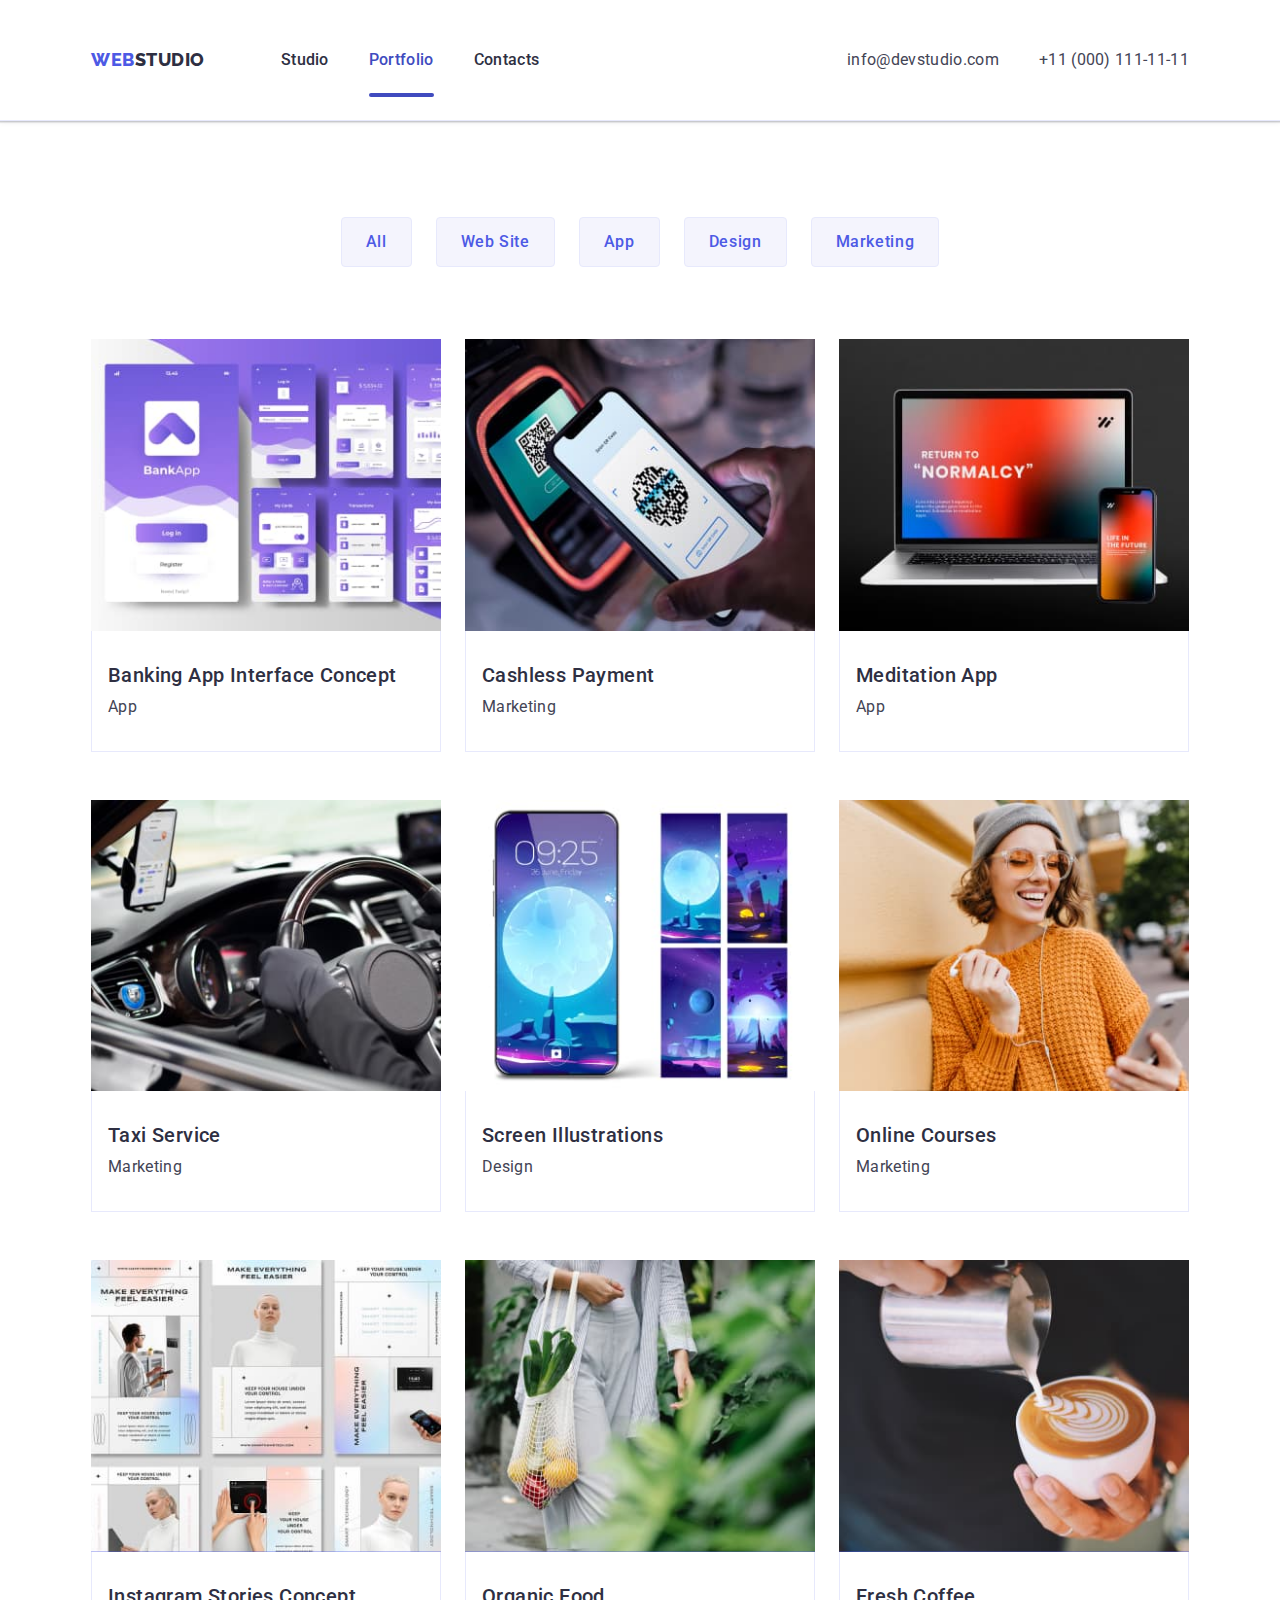
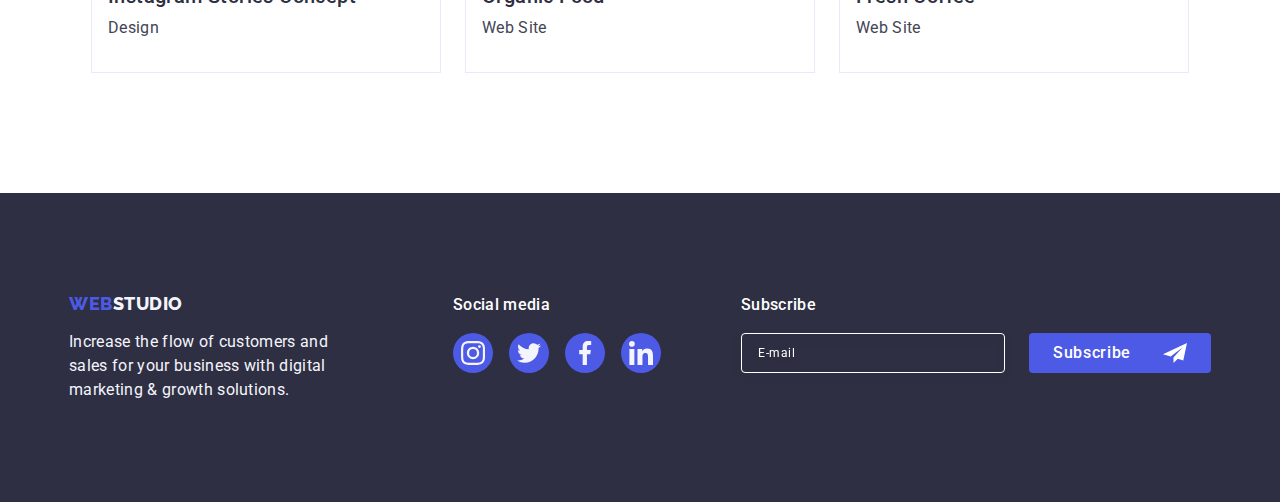
==== commit 55611df9: "media" ====
--- a/portfolio.html
+++ b/portfolio.html
@@ -10,7 +10,7 @@
 <link href="https://fonts.googleapis.com/css2?family=Raleway:wght@800&family=Roboto:wght@400;500;700&display=swap" rel="stylesheet"/>
 <link rel="stylesheet" href="https://cdnjs.cloudflare.com/ajax/libs/modern-normalize/2.0.0/modern-normalize.min.css"/>
     <link rel="stylesheet" href="./css/styles.css"/>
-    <meta name="viewport" content="width=device-width, initial-scale=1.0" />
+    <link rel="stylesheet" href="./css/media.css">
 </head>
 <body>
     <header class="header">
--- a/css/media.css
+++ b/css/media.css
@@ -0,0 +1,268 @@
+@media screen and (min-width: 428px) {
+    .container {
+        max-width: 426px;
+    }
+    .modal {
+        width: 392px;
+    }
+}
+
+
+@media screen and (min-width: 768px) {
+    .container {
+        max-width: 766px;
+    }
+    .burger-menu-btn {
+        display: none;
+    }
+    .header-container {
+        display: flex;
+        padding: 0 15px;
+        
+    }
+    .header-navigation {
+        display: flex;
+        align-items: center;
+    }
+    .header-list {
+        display: flex;
+        align-items: center;
+        gap: 40px;
+    }
+    .header-item {
+        padding-top: 24px;
+        font-weight: 500;
+        font-size: 16px;
+        line-height: 1.5;
+        letter-spacing: 0.02em;
+        color: var(--title-color);
+        display: block;
+        padding-bottom: 24px;
+        position: relative;
+        transition-property: color;
+        transition: color 250ms cubic-bezier(0.4, 0, 0.2, 1);
+         
+    }
+    .header-item::after {
+        content: '';
+        position: absolute;
+        left: 0;
+        bottom: -1px; 
+        transform: scaleX(0);
+        width: 100%;
+        height: 4px;
+        background-color: #404BBF;
+        border-radius: 2px;
+        transition-property: transform;
+        transition: transform 250ms cubic-bezier(0.4, 0, 0.2, 1); 
+    }
+    .header-item:hover::after,
+     .header-item:focus::after,
+     .header-item.current::after {
+        transform: scaleX(1);
+     }
+    
+    .header-item:hover,
+     .header-item:focus,
+     .header-item.current{
+        color: #404BBF;
+    
+    }
+    
+    .header-address {
+        font-style: normal;
+        margin-left: auto;
+    }
+    .header-list-address {
+        display: flex;
+        flex-direction: column;
+        align-items: center;
+        gap: 16px;
+        padding-top: 16px;
+        padding-bottom: 16px;
+    }
+    .header-link-address {
+        font-size: 16px;
+        font-style: normal;
+        line-height: 1.5;
+        letter-spacing: 0.02em;
+        color: var(--text-color);
+        transition-property: color;
+        transition: color 250ms cubic-bezier(0.4, 0, 0.2, 1);
+    }
+    .header-link-address:hover, 
+    .header-link-address:focus {
+        color: #404BBF;
+    }
+
+    .main {
+     background-image:
+        linear-gradient(rgba(46, 47, 66, 0.7), rgba(46, 47, 66, 0.7)), url(../images/hero-bg-tab.jpg);
+    }
+    @media (min-device-pixel-ratio: 2),
+  (min-resolution: 192dpi),
+  (min-resolution: 2dppx) {
+    .main {
+        background-image:
+        linear-gradient(rgba(46, 47, 66, 0.7), rgba(46, 47, 66, 0.7)), url(../images/hero-bg-tab-2x.jpg);
+    }
+  }
+    .main-title {
+        font-size: 56px;
+        line-height: 1.07;
+        max-width: 496px;
+    }
+   
+    .wraper-soc-item {
+        width: calc((100% - 24px) / 2);
+    }
+   .team > .container, .customers > .container, footer > .container {
+    width: 582px;
+   }
+   .team-list {
+    display: flex;
+    flex-wrap: wrap;
+    gap: 24px;
+   }
+   .team-block {
+    width: calc((100% - 24px) / 2);
+   }
+   .team-block:last-child {
+    margin-bottom: 72px;
+}
+.customers-item {
+    width: calc((100% - 48px) / 3);
+ }
+ .footer-container {
+    display: flex;
+    flex-wrap: wrap;
+    gap: 24px;
+    
+ }
+ .footer-form {
+    align-items: flex-start;
+ }
+ .footer-flex {
+    display: flex;
+    gap: 24px;
+ }
+ .footer-input {
+   margin: 0;
+ }
+ .modal {
+    max-width: 408px;
+ }
+ 
+}
+
+
+@media screen and (min-width: 1158px) {
+    .container {
+        max-width: 1128px;
+    }
+    .header-list-address{
+        flex-direction: row;
+        gap: 40px;
+        padding-top: 24px;
+        padding-bottom: 24px;
+    }
+    .main {
+    background-image:
+    linear-gradient(rgba(46, 47, 66, 0.7), rgba(46, 47, 66, 0.7)), url(../images/img-name.jpg);
+    }
+    @media (min-device-pixel-ratio: 2),
+  (min-resolution: 192dpi),
+  (min-resolution: 2dppx) {
+    .main {
+        background-image:
+        linear-gradient(rgba(46, 47, 66, 0.7), rgba(46, 47, 66, 0.7)), url(../images/img-name-2x.jpg);
+    }
+  }
+    .wrapper {
+        padding: 120px 15px;
+    }
+    .wraper-soc {
+        display: flex;
+        align-items: center;
+        justify-content: center;
+        height: 112px;
+        background-color: #f4f4fd;
+        border-radius: 4px;
+        margin-bottom: 8px;
+    }
+    .wrapper-soc-list {
+        flex-wrap: nowrap;
+        align-items: baseline;
+    }
+    .team {
+        padding: 120px 15px;} 
+
+    .team-block {
+        width: calc((100% - 24px) / 4);
+       }
+       .team-list {
+        flex-wrap: nowrap;
+       }
+    .customers {
+        padding: 120px 15px;
+    }   
+    .customers-list {
+       flex-wrap: nowrap;
+       gap: 24px;
+       justify-content: center;
+     }
+     .footer-container {
+        flex-wrap: nowrap;
+        justify-content: center;
+     }
+     .footer-composition {
+        margin-right: 120px;
+     }
+     .footer-form {
+        justify-content: flex-start;
+        margin-left: 80px;
+     }
+     .services {
+        padding-bottom: 120px;
+    }
+   .footer-composition {
+    align-items: flex-start;
+   }
+   .footer-soc {
+    align-items: flex-start;
+   }
+  .footer-composition {
+    margin-bottom: 0;
+  }
+  .footer {
+    padding: 100px 15px;
+    
+  }
+  .footer-container {
+    /* display: flex; */
+    align-items: baseline;
+    gap: 0;
+  }
+  .footer-soc-list {
+    margin-bottom: 0;
+  }
+}
+@media screen and (min-width: 0) and (max-width: 1157px) {
+    .services {
+        position: absolute;
+        width: 1px;
+        height: 1px;
+        margin: -1px;
+        border: 0;
+        padding: 0;
+        white-space: nowrap;
+        clip-path: inset(100%);
+        clip: rect(0 0 0 0); 
+        overflow: hidden;
+    }
+}
+@media screen and (min-width: 0) and (max-width: 427px) {
+    .menu-link-address-tel {
+        font-size: 26px; 
+    }
+}